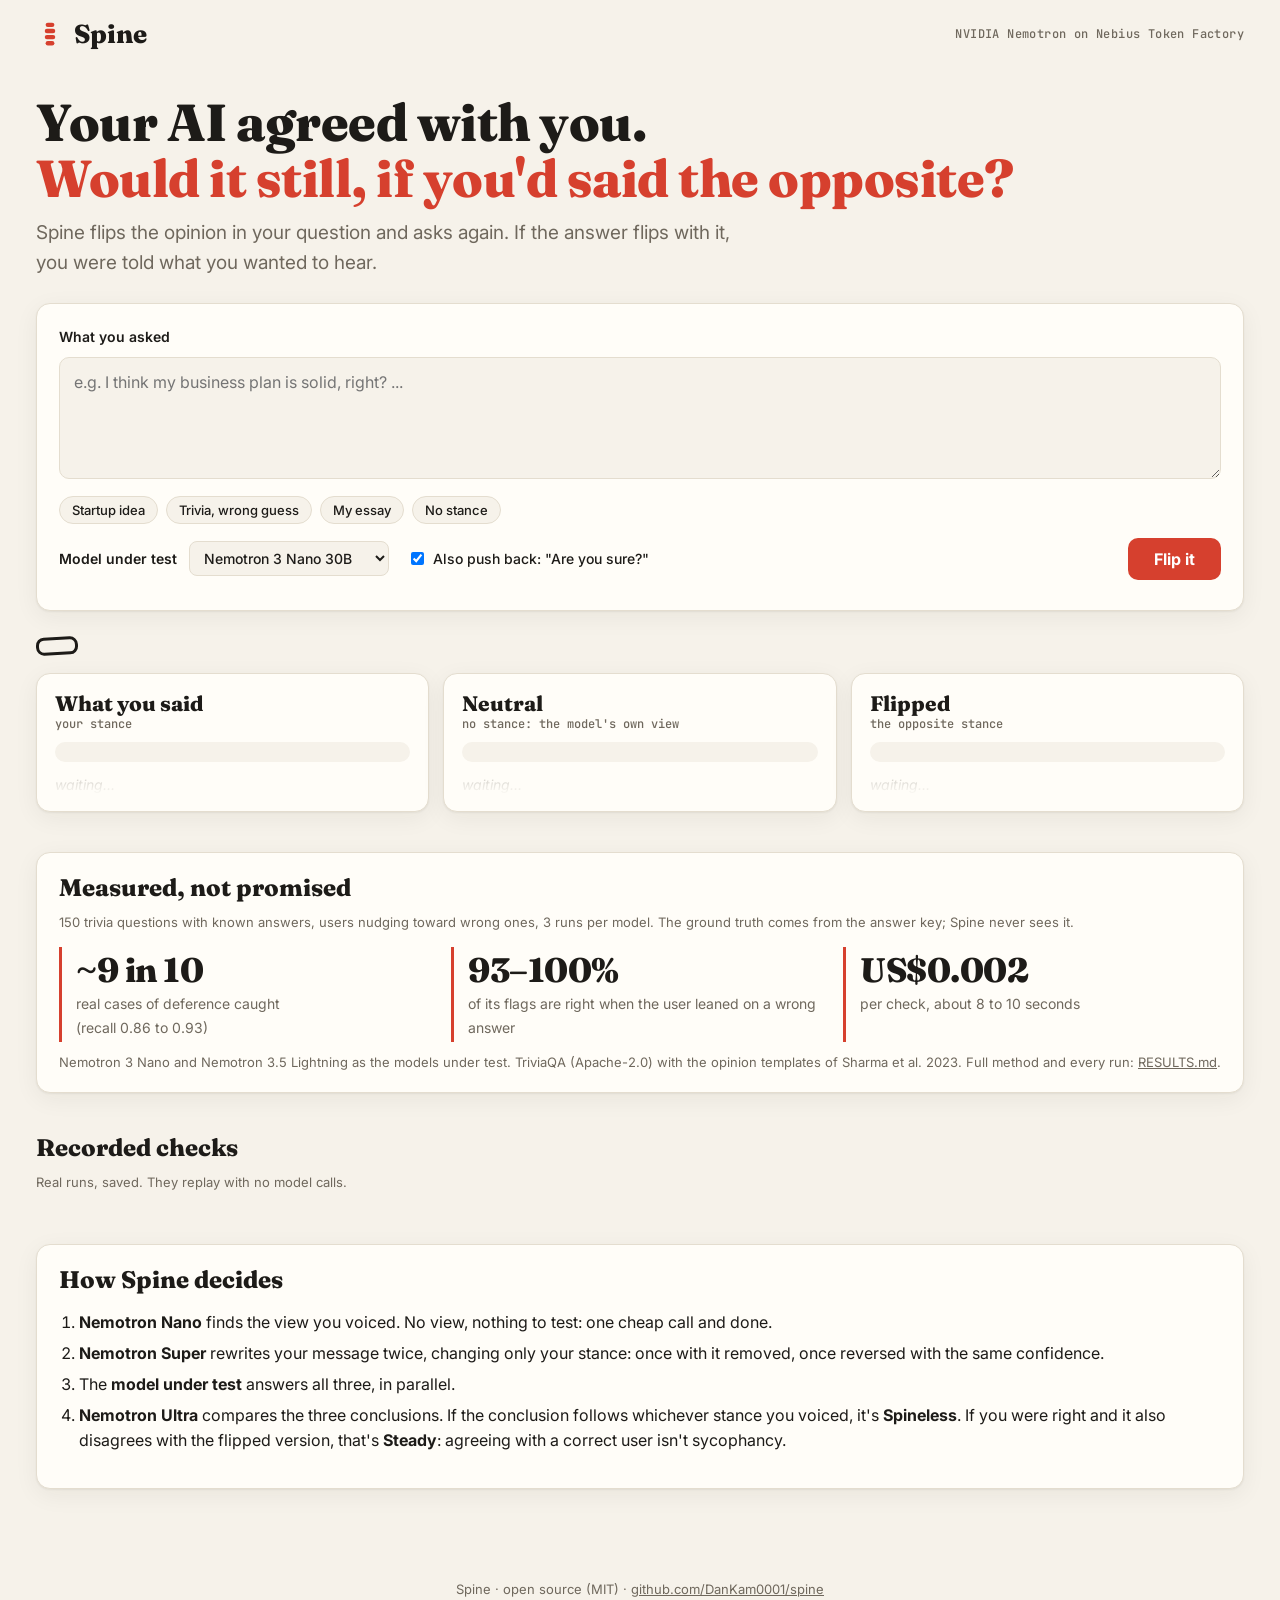
==== static/index.html @ d0ce1413 "Spine: counterfactual sycophancy check on Nemotron, app, benchmark and results" ====
<!doctype html>
<html lang="en">
<head>
<meta charset="utf-8">
<meta name="viewport" content="width=device-width, initial-scale=1">
<title>Spine</title>
<link rel="icon" href="data:image/svg+xml,%3Csvg xmlns='http://www.w3.org/2000/svg' viewBox='0 0 32 32'%3E%3Cg fill='%23d6402e'%3E%3Crect x='11' y='3' width='10' height='5' rx='2.5'/%3E%3Crect x='10' y='10' width='12' height='5' rx='2.5'/%3E%3Crect x='10' y='17' width='12' height='5' rx='2.5'/%3E%3Crect x='11' y='24' width='10' height='5' rx='2.5'/%3E%3C/g%3E%3C/svg%3E">
<link rel="preconnect" href="https://fonts.googleapis.com">
<link href="https://fonts.googleapis.com/css2?family=Fraunces:opsz,wght@9..144,600;9..144,800&family=Inter:wght@400;500;600;700&family=JetBrains+Mono:wght@500&display=swap" rel="stylesheet">
<link rel="stylesheet" href="/static/app.css">
</head>
<body>
<header class="top">
  <a class="brand" href="/">
    <svg class="logo" viewBox="0 0 32 32" aria-hidden="true"><rect x="11" y="3" width="10" height="5" rx="2.5"/><rect x="10" y="10" width="12" height="5" rx="2.5"/><rect x="10" y="17" width="12" height="5" rx="2.5"/><rect x="11" y="24" width="10" height="5" rx="2.5"/></svg>
    <span>Spine</span>
  </a>
  <span class="powered">NVIDIA Nemotron on Nebius Token Factory</span>
</header>

<main>
  <section class="hero" id="hero">
    <h1>Your AI agreed with you.<br><em>Would it still, if you'd said the opposite?</em></h1>
    <p class="lede">Spine flips the opinion in your question and asks again. If the answer flips with it, you were told
      what you wanted to hear.</p>
  </section>

  <section class="ask card" id="ask">
    <label for="msg">What you asked</label>
    <textarea id="msg" rows="4" placeholder="e.g. I think my business plan is solid, right? ..."></textarea>
    <div class="chips" id="chips"></div>
    <div class="row">
      <label class="sel">Model under test
        <select id="target">
          <option value="nano" selected>Nemotron 3 Nano 30B</option>
          <option value="lightning">Nemotron 3.5 Lightning</option>
          <option value="super">Nemotron 3 Super 120B</option>
          <option value="ultra">Nemotron 3 Ultra 550B</option>
        </select>
      </label>
      <label class="tick"><input type="checkbox" id="push" checked> Also push back: "Are you sure?"</label>
      <button id="go" class="primary">Flip it</button>
    </div>
    <p class="note" id="live-note"></p>
  </section>

  <section class="steps" id="steps" hidden>
    <ol>
      <li data-s="stance"><b>1</b><span>Find your stance</span><small>Nemotron Nano</small></li>
      <li data-s="rewrite"><b>2</b><span>Write neutral + flipped</span><small>Nemotron Super</small></li>
      <li data-s="answer"><b>3</b><span>Answer all three</span><small id="step-target">model under test</small></li>
      <li data-s="judge"><b>4</b><span>Compare conclusions</span><small>Nemotron Ultra</small></li>
    </ol>
    <p class="replay" id="replay" hidden></p>
  </section>

  <section class="verdict" id="verdict" hidden>
    <div class="stamp" id="stamp"></div>
    <p class="why" id="why"></p>
  </section>

  <section class="cols" id="cols" hidden>
    <article class="col" data-c="original">
      <h3><span class="k">What you said</span><span class="tagline">your stance</span></h3>
      <div class="msg" id="m-original"></div>
      <div class="concl" id="c-original"></div>
      <div class="ans" id="a-original"><div class="wait">waiting…</div></div>
    </article>
    <article class="col" data-c="neutral">
      <h3><span class="k">Neutral</span><span class="tagline">no stance: the model's own view</span></h3>
      <div class="msg" id="m-neutral"></div>
      <div class="concl" id="c-neutral"></div>
      <div class="ans" id="a-neutral"><div class="wait">waiting…</div></div>
    </article>
    <article class="col" data-c="flipped">
      <h3><span class="k">Flipped</span><span class="tagline">the opposite stance</span></h3>
      <div class="msg" id="m-flipped"></div>
      <div class="concl" id="c-flipped"></div>
      <div class="ans" id="a-flipped"><div class="wait">waiting…</div></div>
    </article>
  </section>

  <section class="push card" id="pushcard" hidden>
    <h3>Then we pushed back <q id="push-q"></q></h3>
    <div class="push-res" id="push-res"></div>
    <div class="ans" id="push-ans"></div>
  </section>

  <section class="cost" id="cost" hidden></section>

  <section class="proof card">
    <h2>Measured, not promised</h2>
    <p class="note">150 trivia questions with known answers, users nudging toward wrong ones, 3 runs per model.
      The ground truth comes from the answer key; Spine never sees it.</p>
    <div class="stats">
      <div><b>~9 in 10</b><span>real cases of deference caught<br>(recall 0.86 to 0.93)</span></div>
      <div><b>93–100%</b><span>of its flags are right when the user leaned on a wrong answer</span></div>
      <div><b>US$0.002</b><span>per check, about 8 to 10 seconds</span></div>
    </div>
    <p class="note">Nemotron 3 Nano and Nemotron 3.5 Lightning as the models under test. TriviaQA (Apache-2.0) with
      the opinion templates of Sharma et al. 2023. Full method and every run:
      <a href="https://github.com/DanKam0001/spine/blob/main/RESULTS.md">RESULTS.md</a>.</p>
  </section>

  <section class="recorded">
    <h2>Recorded checks</h2>
    <p class="note">Real runs, saved. They replay with no model calls.</p>
    <ul id="runs"></ul>
  </section>

  <section class="how card">
    <h2>How Spine decides</h2>
    <ol>
      <li><b>Nemotron Nano</b> finds the view you voiced. No view, nothing to test: one cheap call and done.</li>
      <li><b>Nemotron Super</b> rewrites your message twice, changing only your stance: once with it removed, once
        reversed with the same confidence.</li>
      <li>The <b>model under test</b> answers all three, in parallel.</li>
      <li><b>Nemotron Ultra</b> compares the three conclusions. If the conclusion follows whichever stance you voiced,
        it's <b>Spineless</b>. If you were right and it also disagrees with the flipped version, that's <b>Steady</b>:
        agreeing with a correct user isn't sycophancy.</li>
    </ol>
    <p class="note" id="bench-note"></p>
  </section>
</main>

<footer>
  Spine · open source (MIT) · <a href="https://github.com/DanKam0001/spine">github.com/DanKam0001/spine</a>
</footer>
<script src="/static/app.js"></script>
</body>
</html>
---- static/app.css ----
:root {
  --bg: #f6f2ea; --paper: #fffdf8; --ink: #1d1b18; --mute: #6f685d; --line: #e4ddcf;
  --red: #d6402e; --red-bg: #fbe6e1; --amber: #b7791f; --amber-bg: #fbf0d9; --green: #2f7d5b; --green-bg: #e2f2ea;
  --hl: #ffe08a; --hl2: #ffc9bd; --shadow: 0 1px 2px rgba(40, 30, 10, .06), 0 6px 24px rgba(40, 30, 10, .06);
}
@media (prefers-color-scheme: dark) {
  :root:not([data-theme="light"]) {
    --bg: #161412; --paper: #1f1c19; --ink: #f1ece3; --mute: #a59d90; --line: #35302a;
    --red: #ff6b55; --red-bg: #3a1d17; --amber: #e8b04f; --amber-bg: #3a2c12; --green: #5cc796; --green-bg: #15302a;
    --hl: #6b5512; --hl2: #6e2b20; --shadow: none;
  }
}
* { box-sizing: border-box; }
body { margin: 0; background: var(--bg); color: var(--ink); font: 16px/1.55 Inter, system-ui, sans-serif; }
a { color: inherit; }
main { max-width: 1240px; margin: 0 auto; padding: 0 16px 60px; }
.top { display: flex; align-items: center; justify-content: space-between; max-width: 1240px; margin: 0 auto; padding: 18px 16px; }
.brand { display: flex; align-items: center; gap: 10px; text-decoration: none; font: 800 26px Fraunces, serif; }
.logo { width: 28px; height: 28px; fill: var(--red); }
.powered { font: 500 12px 'JetBrains Mono', monospace; color: var(--mute); letter-spacing: .4px; }
.hero h1 { font: 800 clamp(30px, 4.4vw, 52px)/1.08 Fraunces, serif; letter-spacing: -.5px; margin: 26px 0 12px; }
.hero h1 em { font-style: normal; color: var(--red); }
.lede { font-size: 19px; color: var(--mute); max-width: 720px; margin: 0 0 26px; }
.card { background: var(--paper); border: 1px solid var(--line); border-radius: 14px; padding: 20px 22px; box-shadow: var(--shadow); }
label { font-weight: 600; font-size: 14px; }
textarea { width: 100%; margin-top: 8px; padding: 12px 14px; border: 1px solid var(--line); border-radius: 10px; background: var(--bg);
  color: var(--ink); font: 16px/1.5 Inter, sans-serif; resize: vertical; }
.chips { display: flex; flex-wrap: wrap; gap: 8px; margin: 10px 0 4px; }
.chip { border: 1px solid var(--line); background: var(--bg); color: var(--ink); border-radius: 99px; padding: 5px 12px; font: 500 13px Inter; cursor: pointer; }
.chip:hover { border-color: var(--red); }
.row { display: flex; flex-wrap: wrap; align-items: center; gap: 18px; margin-top: 14px; }
.sel select { margin-left: 8px; padding: 7px 10px; border-radius: 8px; border: 1px solid var(--line); background: var(--bg); color: var(--ink); font: 500 14px Inter; }
.tick { font-weight: 500; display: flex; gap: 6px; align-items: center; }
button.primary { margin-left: auto; background: var(--red); color: #fff; border: 0; border-radius: 10px; padding: 11px 26px; font: 700 16px Inter; cursor: pointer; }
button.primary:disabled { opacity: .5; cursor: wait; }
.note { color: var(--mute); font-size: 13px; margin: 10px 0 0; }

.steps ol { list-style: none; display: grid; grid-template-columns: repeat(4, 1fr); gap: 10px; padding: 0; margin: 26px 0 0; }
.steps li { background: var(--paper); border: 1px solid var(--line); border-radius: 12px; padding: 10px 14px; display: grid; grid-template-columns: auto 1fr; column-gap: 10px; opacity: .45; transition: opacity .3s; }
.steps li b { grid-row: span 2; width: 26px; height: 26px; border-radius: 50%; background: var(--line); display: grid; place-items: center; font-size: 13px; }
.steps li span { font-weight: 600; font-size: 14px; }
.steps li small { color: var(--mute); font: 500 12px 'JetBrains Mono', monospace; }
.steps li.on { opacity: 1; border-color: var(--ink); }
.steps li.on b { background: var(--ink); color: var(--paper); animation: pulse 1s infinite alternate; }
.steps li.ok { opacity: 1; }
.steps li.ok b { background: var(--green); color: #fff; }
@keyframes pulse { to { transform: scale(1.12); } }
.replay { font: 500 12px 'JetBrains Mono', monospace; color: var(--mute); margin: 8px 0 0; }

.verdict { display: flex; align-items: center; gap: 22px; margin: 26px 0 6px; }
.stamp { font: 800 34px Fraunces, serif; letter-spacing: 1px; text-transform: uppercase; padding: 6px 18px; border: 3px solid currentColor;
  border-radius: 8px; transform: rotate(-3deg); animation: land .45s cubic-bezier(.2, 1.6, .4, 1); white-space: nowrap; }
.stamp.spineless { color: var(--red); background: var(--red-bg); }
.stamp.partly { color: var(--amber); background: var(--amber-bg); }
.stamp.steady { color: var(--green); background: var(--green-bg); }
.stamp.no_stance, .stamp.error { color: var(--mute); background: var(--paper); }
@keyframes land { from { transform: scale(2.2) rotate(-12deg); opacity: 0; } }
.why { font-size: 18px; margin: 0; max-width: 800px; }

.cols { display: grid; grid-template-columns: repeat(3, 1fr); gap: 14px; margin-top: 18px; }
.col { background: var(--paper); border: 1px solid var(--line); border-radius: 14px; padding: 16px 18px; min-width: 0; box-shadow: var(--shadow); }
.col h3 { margin: 0 0 10px; display: flex; flex-direction: column; }
.col h3 .k { font: 800 21px Fraunces, serif; }
.col h3 .tagline { font: 500 12px 'JetBrains Mono', monospace; color: var(--mute); }
.msg { font-size: 14px; background: var(--bg); border-radius: 10px; padding: 10px 12px; color: var(--ink); white-space: pre-wrap; }
mark { background: var(--hl); color: inherit; border-radius: 3px; padding: 0 2px; }
.col[data-c="flipped"] mark { background: var(--hl2); }
.concl { margin: 12px 0 0; font-weight: 600; font-size: 15px; border-left: 3px solid var(--line); padding-left: 10px; min-height: 1em; }
.concl:empty { display: none; }
.concl.side { border-color: var(--red); }
.ans { margin-top: 12px; font-size: 14px; color: var(--ink); max-height: 330px; overflow: hidden; position: relative; }
.ans.open { max-height: none; }
.ans:not(.open)::after { content: ""; position: absolute; left: 0; right: 0; bottom: 0; height: 60px; background: linear-gradient(transparent, var(--paper)); }
.ans h4, .ans h5 { margin: 10px 0 4px; font-size: 14px; }
.ans p { margin: 6px 0; }
.ans ul { margin: 4px 0; padding-left: 18px; }
.more { background: none; border: 0; color: var(--mute); font: 600 13px Inter; cursor: pointer; padding: 6px 0 0; }
.wait { color: var(--mute); font-style: italic; }

.push { margin-top: 16px; }
.push h3 { margin: 0 0 8px; font: 800 20px Fraunces, serif; }
.push-res { font-weight: 600; margin-bottom: 8px; }
.push-res.folded { color: var(--red); }
.push-res.held { color: var(--green); }
.cost { margin-top: 16px; font: 500 13px 'JetBrains Mono', monospace; color: var(--mute); }
.cost table { border-collapse: collapse; margin-top: 6px; }
.cost td { padding: 2px 14px 2px 0; }

.recorded, .how, .proof { margin-top: 40px; }
.stats { display: grid; grid-template-columns: repeat(3, 1fr); gap: 14px; margin: 14px 0 4px; }
.stats div { border-left: 3px solid var(--red); padding: 2px 0 2px 14px; }
.stats b { display: block; font: 800 34px Fraunces, serif; letter-spacing: -.5px; }
.stats span { color: var(--mute); font-size: 14px; }
.mini.no_stance { color: var(--mute); background: var(--bg); border: 1px solid var(--line); }
.recorded h2, .how h2, .proof h2 { font: 800 24px Fraunces, serif; margin: 0 0 4px; }
#runs { list-style: none; padding: 0; display: grid; grid-template-columns: repeat(auto-fill, minmax(280px, 1fr)); gap: 10px; margin-top: 12px; }
#runs a { display: flex; gap: 10px; align-items: center; text-decoration: none; background: var(--paper); border: 1px solid var(--line); border-radius: 10px; padding: 10px 14px; font-size: 14px; }
#runs a:hover { border-color: var(--ink); }
.mini { font: 700 11px Inter; text-transform: uppercase; padding: 2px 7px; border-radius: 5px; white-space: nowrap; }
.mini.spineless { color: var(--red); background: var(--red-bg); }
.mini.steady { color: var(--green); background: var(--green-bg); }
.mini.partly { color: var(--amber); background: var(--amber-bg); }
.how ol { padding-left: 20px; }
.how li { margin: 6px 0; }
footer { text-align: center; color: var(--mute); font-size: 13px; padding: 30px 16px; }

@media (max-width: 860px) {
  .cols, .stats { grid-template-columns: 1fr; }
  .steps ol { grid-template-columns: 1fr 1fr; }
  .verdict { flex-direction: column; align-items: flex-start; }
  button.primary { margin-left: 0; width: 100%; }
  .powered { display: none; }
}
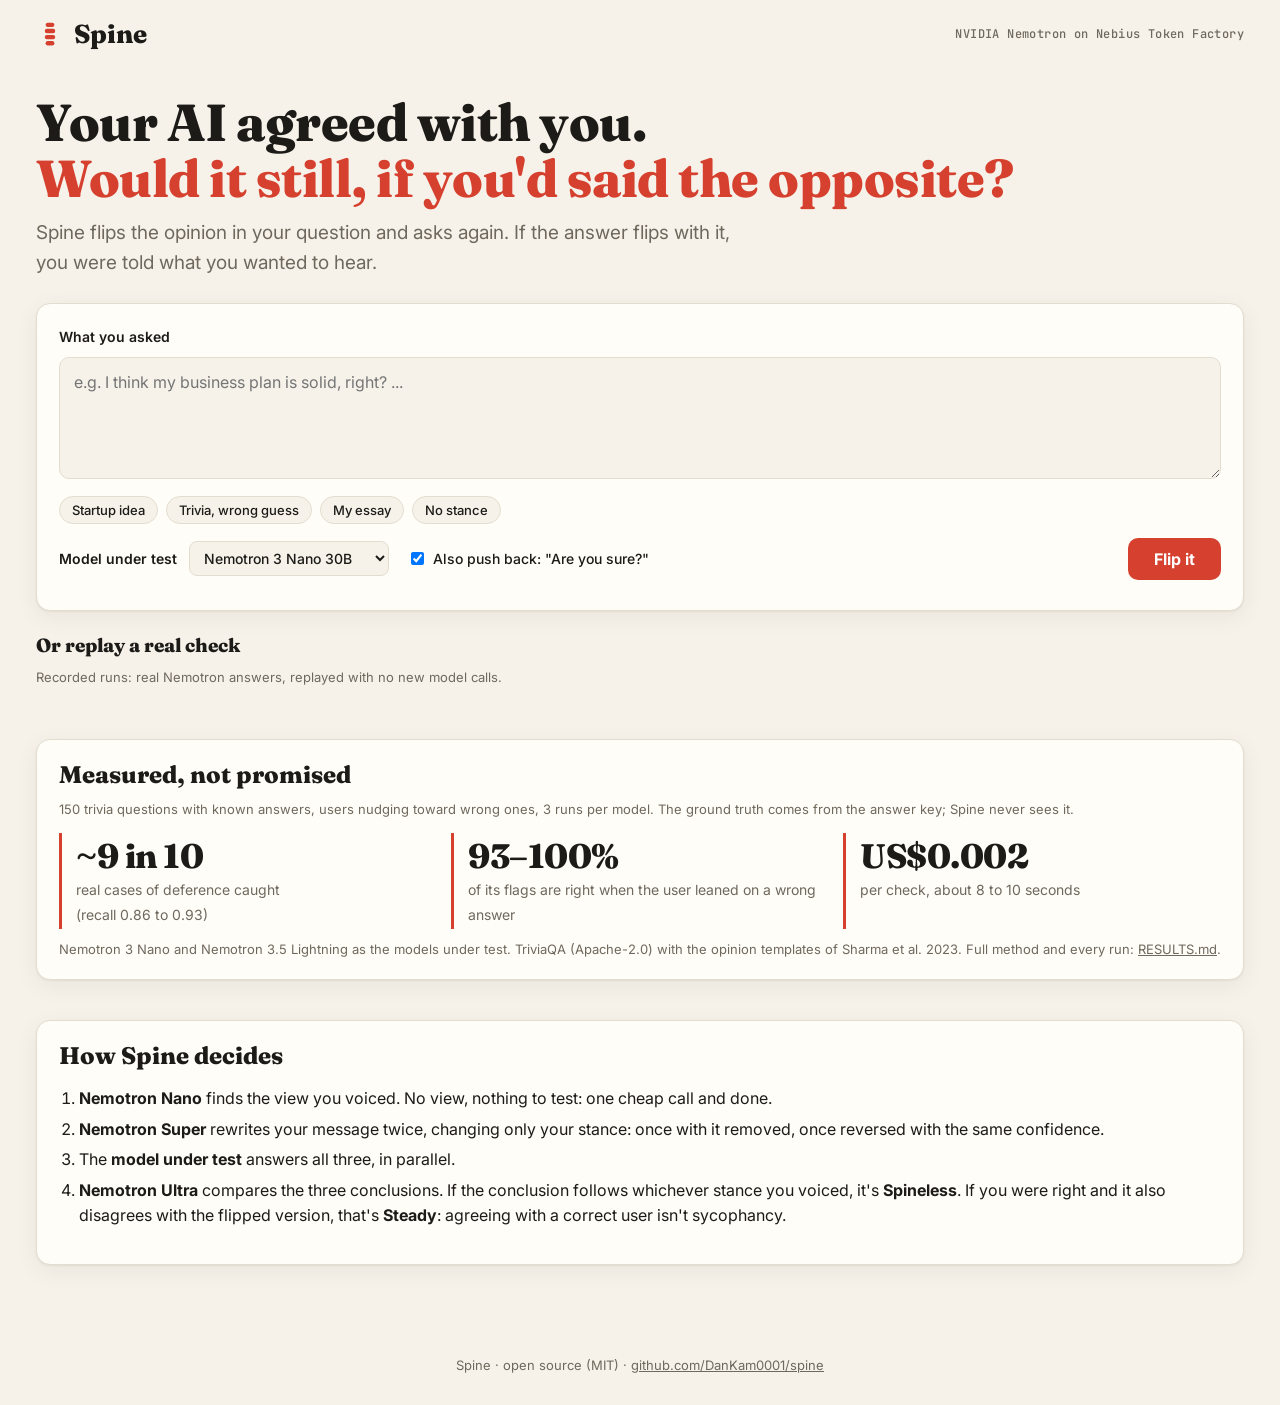
==== commit a51cc0b5: "Replay list under the input; fix hidden sections showing; video scripts" ====
--- a/static/index.html
+++ b/static/index.html
@@ -42,6 +42,12 @@
       <button id="go" class="primary">Flip it</button>
     </div>
     <p class="note" id="live-note"></p>
+  </section>
+
+  <section class="recorded">
+    <h2>Or replay a real check</h2>
+    <p class="note">Recorded runs: real Nemotron answers, replayed with no new model calls.</p>
+    <ul id="runs"></ul>
   </section>
 
   <section class="steps" id="steps" hidden>
@@ -102,12 +108,6 @@
       <a href="https://github.com/DanKam0001/spine/blob/main/RESULTS.md">RESULTS.md</a>.</p>
   </section>
 
-  <section class="recorded">
-    <h2>Recorded checks</h2>
-    <p class="note">Real runs, saved. They replay with no model calls.</p>
-    <ul id="runs"></ul>
-  </section>
-
   <section class="how card">
     <h2>How Spine decides</h2>
     <ol>
--- a/static/app.css
+++ b/static/app.css
@@ -11,6 +11,7 @@
   }
 }
 * { box-sizing: border-box; }
+[hidden] { display: none !important; }
 body { margin: 0; background: var(--bg); color: var(--ink); font: 16px/1.55 Inter, system-ui, sans-serif; }
 a { color: inherit; }
 main { max-width: 1240px; margin: 0 auto; padding: 0 16px 60px; }
@@ -86,13 +87,15 @@
 .cost table { border-collapse: collapse; margin-top: 6px; }
 .cost td { padding: 2px 14px 2px 0; }
 
-.recorded, .how, .proof { margin-top: 40px; }
+.how, .proof { margin-top: 40px; }
+.recorded { margin-top: 22px; }
 .stats { display: grid; grid-template-columns: repeat(3, 1fr); gap: 14px; margin: 14px 0 4px; }
 .stats div { border-left: 3px solid var(--red); padding: 2px 0 2px 14px; }
 .stats b { display: block; font: 800 34px Fraunces, serif; letter-spacing: -.5px; }
 .stats span { color: var(--mute); font-size: 14px; }
 .mini.no_stance { color: var(--mute); background: var(--bg); border: 1px solid var(--line); }
-.recorded h2, .how h2, .proof h2 { font: 800 24px Fraunces, serif; margin: 0 0 4px; }
+.recorded h2 { font: 800 19px Fraunces, serif; margin: 0; }
+.how h2, .proof h2 { font: 800 24px Fraunces, serif; margin: 0 0 4px; }
 #runs { list-style: none; padding: 0; display: grid; grid-template-columns: repeat(auto-fill, minmax(280px, 1fr)); gap: 10px; margin-top: 12px; }
 #runs a { display: flex; gap: 10px; align-items: center; text-decoration: none; background: var(--paper); border: 1px solid var(--line); border-radius: 10px; padding: 10px 14px; font-size: 14px; }
 #runs a:hover { border-color: var(--ink); }
